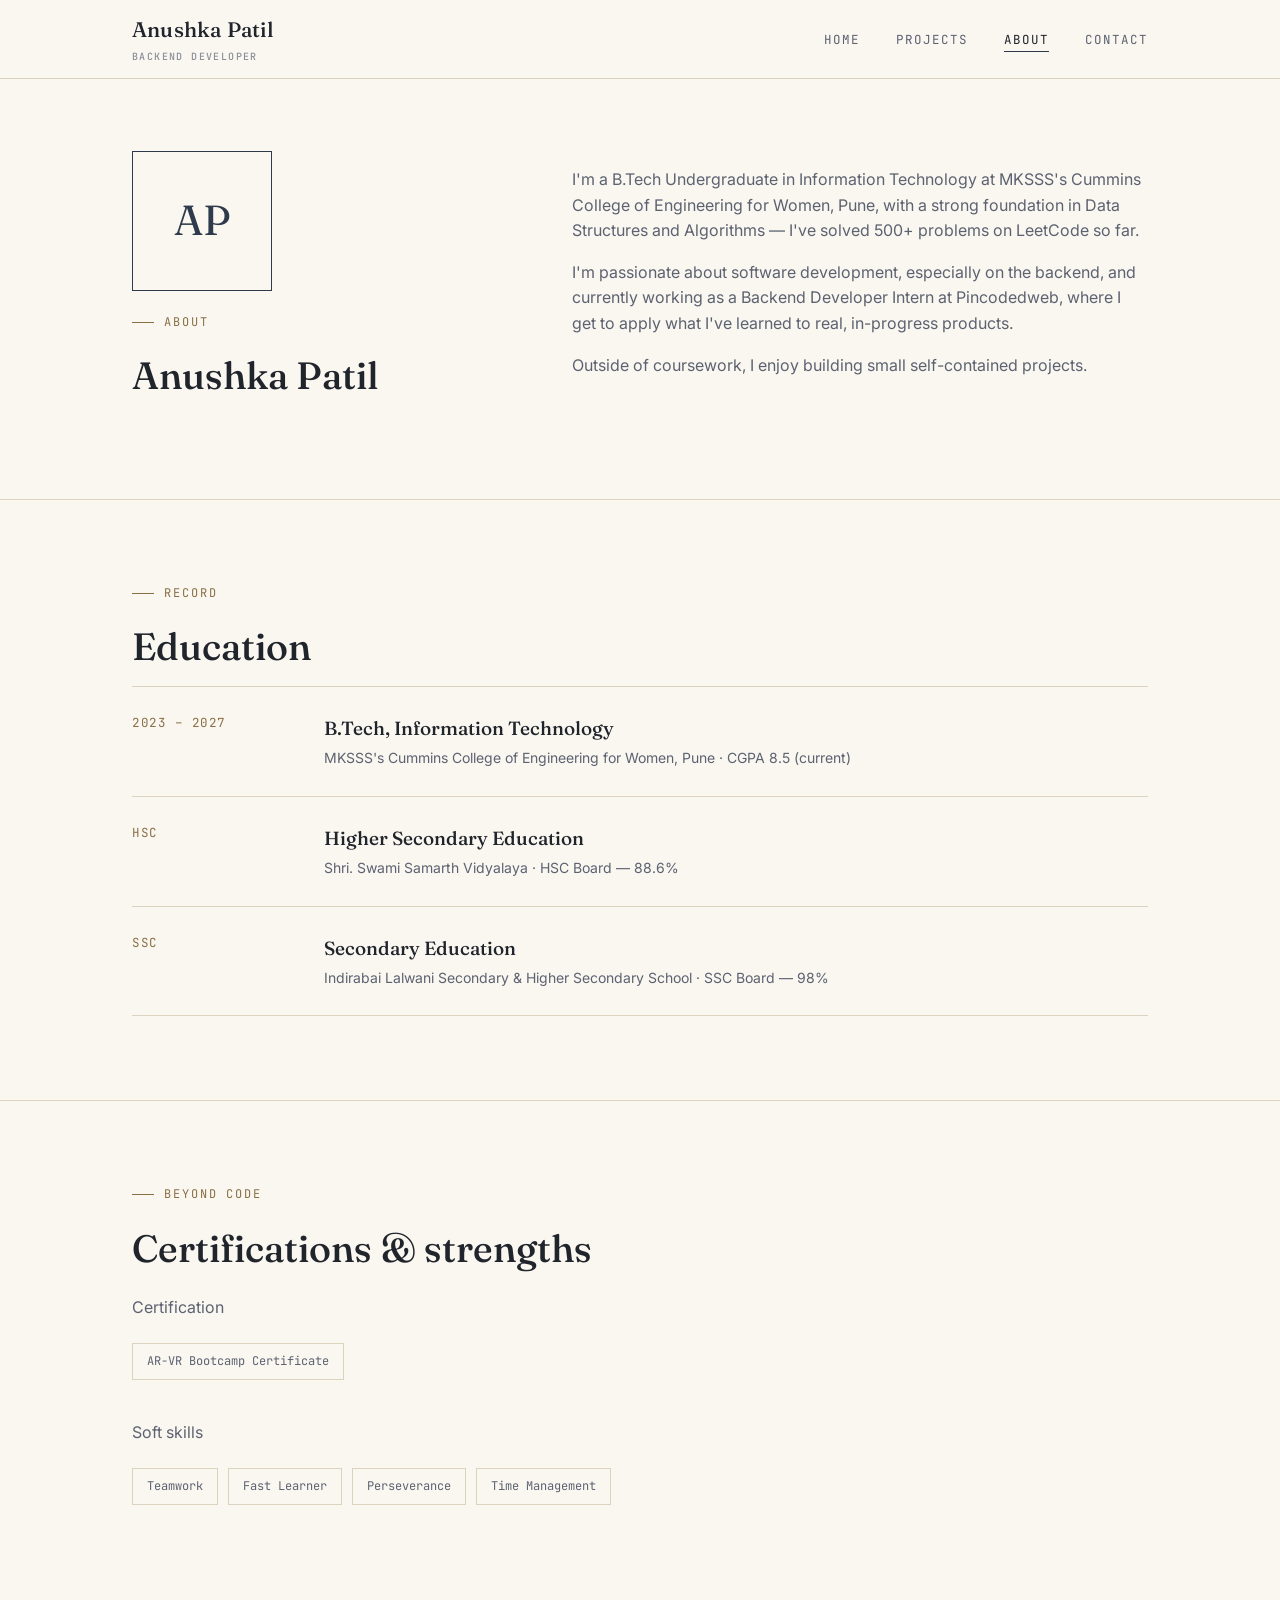
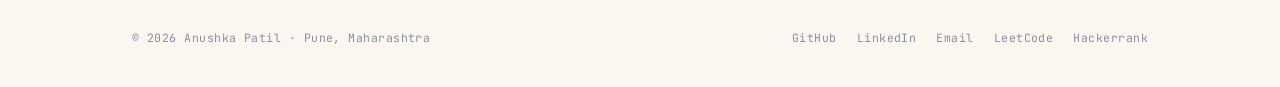
==== about.html @ 7f97223d "Initial Portfolio" ====
<!doctype html>
<html lang="en">
  <head>
    <meta charset="UTF-8" />
    <meta name="viewport" content="width=device-width, initial-scale=1.0" />
    <title>About — Anushka Patil</title>
    <link rel="preconnect" href="https://fonts.googleapis.com" />
    <link
      href="https://fonts.googleapis.com/css2?family=Fraunces:ital,wght@0,300;0,400;0,500;0,600;1,400&family=Inter:wght@400;500;600&family=JetBrains+Mono:wght@400;500;600&display=swap"
      rel="stylesheet"
    />
    <link rel="stylesheet" href="style.css" />
  </head>
  <body>
    <header class="site-header">
      <div class="wrap">
        <a href="index.html" class="wordmark"
          >Anushka Patil<small>Backend Developer</small></a
        >
        <button class="nav-toggle" aria-label="Toggle navigation">
          <span></span>
        </button>
        <ul class="nav-links">
          <li><a href="index.html">Home</a></li>
          <li><a href="projects.html">Projects</a></li>
          <li><a href="about.html" class="active">About</a></li>
          <li><a href="contact.html">Contact</a></li>
        </ul>
      </div>
    </header>

    <main>
      <section class="block reveal" style="padding-top: 72px">
        <div class="wrap bio-grid">
          <div>
            <div class="monogram">AP</div>
            <span class="eyebrow">About</span>
            <h2 style="margin-top: 14px">Anushka Patil</h2>
          </div>
          <div>
            <p>
              I'm a B.Tech Undergraduate in Information Technology at MKSSS's
              Cummins College of Engineering for Women, Pune, with a strong
              foundation in Data Structures and Algorithms — I've solved 500+
              problems on LeetCode so far.
            </p>
            <p>
              I'm passionate about software development, especially on the
              backend, and currently working as a Backend Developer Intern at
              Pincodedweb, where I get to apply what I've learned to real,
              in-progress products.
            </p>
            <p>
              Outside of coursework, I enjoy building small self-contained
              projects.
            </p>
          </div>
        </div>
      </section>

      <section class="block reveal">
        <div class="wrap">
          <span class="eyebrow">Record</span>
          <h2>Education</h2>
          <div class="timeline">
            <div class="timeline-item">
              <time>2023 – 2027</time>
              <div>
                <h3>B.Tech, Information Technology</h3>
                <p>
                  MKSSS's Cummins College of Engineering for Women, Pune · CGPA
                  8.5 (current)
                </p>
              </div>
            </div>
            <div class="timeline-item">
              <time>HSC</time>
              <div>
                <h3>Higher Secondary Education</h3>
                <p>Shri. Swami Samarth Vidyalaya · HSC Board — 88.6%</p>
              </div>
            </div>
            <div class="timeline-item">
              <time>SSC</time>
              <div>
                <h3>Secondary Education</h3>
                <p>
                  Indirabai Lalwani Secondary &amp; Higher Secondary School ·
                  SSC Board — 98%
                </p>
              </div>
            </div>
          </div>
        </div>
      </section>

      <section class="block reveal">
        <div class="wrap">
          <span class="eyebrow">Beyond Code</span>
          <h2>Certifications &amp; strengths</h2>
          <p class="intro" style="margin-bottom: 22px">Certification</p>
          <div class="chip-row" style="margin-bottom: 40px">
            <span class="chip">AR-VR Bootcamp Certificate</span>
          </div>
          <p class="intro" style="margin-bottom: 22px">Soft skills</p>
          <div class="chip-row">
            <span class="chip">Teamwork</span>
            <span class="chip">Fast Learner</span>
            <span class="chip">Perseverance</span>
            <span class="chip">Time Management</span>
          </div>
        </div>
      </section>
    </main>

    <footer class="site-footer">
      <div class="wrap">
        <span>© 2026 Anushka Patil · Pune, Maharashtra</span>
        <div class="footer-links">
          <a
            href="https://github.com/anushkaptl07"
            target="_blank"
            rel="noopener"
            >GitHub</a
          >
          <a
            href="https://www.linkedin.com/in/anushka-patil-237528301"
            target="_blank"
            rel="noopener"
            >LinkedIn</a
          >
          <a href="mailto:anushkapatil1910@gmail.com">Email</a>
          <a
            href="https://leetcode.com/u/anushkaptl7/"
            target="_blank"
            rel="noopener"
            >LeetCode</a
          >
          <a
            href="https://www.hackerrank.com/profile/anushkapatil1910"
            target="_blank"
            rel="noopener"
            >Hackerrank</a
          >
        </div>
      </div>
    </footer>

    <script src="script.js"></script>
  </body>
</html>
---- style.css ----
/* =========================================================
   Anushka Patil — Portfolio
   Design concept: "The Ledger" — a quiet, professional dossier
   built around hairline rules, right-aligned mono figures and
   statement-style entries, echoing the banking/backend systems
   she builds. Warm paper ground, deep ink, single brass accent.
   ========================================================= */

:root{
  --paper:      #FAF7F1;
  --paper-alt:  #F1EBDD;
  --paper-line: #DCD3BE;
  --ink:        #20242B;
  --ink-soft:   #5C6270;
  --ink-faint:  #8B8F97;
  --accent:     #8A6F45;   /* muted antique brass */
  --accent-deep:#2F3B4C;   /* deep slate navy */
  --white:      #FFFFFF;

  --font-display: 'Fraunces', serif;
  --font-body:    'Inter', sans-serif;
  --font-mono:    'JetBrains Mono', monospace;

  --maxw: 1080px;
}

*, *::before, *::after{ box-sizing: border-box; }

html{ scroll-behavior: smooth; }

body{
  margin: 0;
  background: var(--paper);
  color: var(--ink);
  font-family: var(--font-body);
  font-size: 16px;
  line-height: 1.6;
  -webkit-font-smoothing: antialiased;
}

a{ color: inherit; text-decoration: none; }

img{ max-width: 100%; display: block; }

.wrap{
  max-width: var(--maxw);
  margin: 0 auto;
  padding: 0 32px;
}

::selection{ background: var(--accent); color: var(--white); }

/* focus visibility */
a:focus-visible, button:focus-visible, .btn:focus-visible{
  outline: 2px solid var(--accent-deep);
  outline-offset: 3px;
}

@media (prefers-reduced-motion: reduce){
  *{ animation: none !important; transition: none !important; scroll-behavior: auto !important; }
}

/* ---------------------------------------------------------
   Eyebrow / ledger labels
   --------------------------------------------------------- */
.eyebrow{
  font-family: var(--font-mono);
  font-size: 12px;
  letter-spacing: 0.16em;
  text-transform: uppercase;
  color: var(--accent);
  display: flex;
  align-items: center;
  gap: 10px;
}
.eyebrow::before{
  content:"";
  width: 22px;
  height: 1px;
  background: var(--accent);
  display: inline-block;
}

/* ---------------------------------------------------------
   Header / Nav
   --------------------------------------------------------- */
.site-header{
  position: sticky;
  top: 0;
  z-index: 50;
  background: rgba(250, 247, 241, 0.92);
  backdrop-filter: blur(6px);
  border-bottom: 1px solid var(--paper-line);
}
.site-header .wrap{
  display: flex;
  align-items: center;
  justify-content: space-between;
  height: 78px;
}
.wordmark{
  font-family: var(--font-display);
  font-size: 21px;
  font-weight: 500;
  letter-spacing: 0.01em;
}
.wordmark small{
  display: block;
  font-family: var(--font-mono);
  font-size: 10px;
  letter-spacing: 0.14em;
  color: var(--ink-faint);
  text-transform: uppercase;
  margin-top: 2px;
}
.nav-links{
  display: flex;
  gap: 36px;
  list-style: none;
  margin: 0;
  padding: 0;
}
.nav-links a{
  font-family: var(--font-mono);
  font-size: 12.5px;
  letter-spacing: 0.08em;
  text-transform: uppercase;
  color: var(--ink-soft);
  position: relative;
  padding-bottom: 4px;
}
.nav-links a::after{
  content:"";
  position:absolute; left:0; bottom:0;
  width: 0%; height: 1px;
  background: var(--accent-deep);
  transition: width .25s ease;
}
.nav-links a:hover::after,
.nav-links a.active::after{ width: 100%; }
.nav-links a.active{ color: var(--ink); }

.nav-toggle{
  display: none;
  background: none;
  border: 1px solid var(--paper-line);
  border-radius: 4px;
  width: 40px; height: 36px;
  cursor: pointer;
  position: relative;
}
.nav-toggle span, .nav-toggle span::before, .nav-toggle span::after{
  content:""; position:absolute; left: 9px; right: 9px; height: 1px; background: var(--ink);
}
.nav-toggle span{ top: 50%; }
.nav-toggle span::before{ top: -6px; }
.nav-toggle span::after{ top: 6px; }

@media (max-width: 760px){
  .nav-toggle{ display: block; }
  .nav-links{
    position: absolute;
    top: 78px; left: 0; right: 0;
    background: var(--paper);
    border-bottom: 1px solid var(--paper-line);
    flex-direction: column;
    gap: 0;
    max-height: 0;
    overflow: hidden;
    transition: max-height .3s ease;
  }
  .nav-links.open{ max-height: 320px; }
  .nav-links li{ border-top: 1px solid var(--paper-line); }
  .nav-links a{ display: block; padding: 16px 32px; }
}

/* ---------------------------------------------------------
   Buttons
   --------------------------------------------------------- */
.btn{
  display: inline-flex;
  align-items: center;
  gap: 8px;
  font-family: var(--font-mono);
  font-size: 12.5px;
  letter-spacing: 0.06em;
  text-transform: uppercase;
  padding: 13px 22px;
  border: 1px solid var(--accent-deep);
  border-radius: 2px;
  transition: background .2s ease, color .2s ease;
}
.btn-primary{
  background: var(--accent-deep);
  color: var(--paper);
}
.btn-primary:hover{ background: var(--ink); border-color: var(--ink); }
.btn-ghost{
  background: transparent;
  color: var(--ink);
  border-color: var(--paper-line);
}
.btn-ghost:hover{ border-color: var(--accent-deep); }
.btn-row{ display:flex; gap: 14px; flex-wrap: wrap; }

/* ---------------------------------------------------------
   Hero
   --------------------------------------------------------- */
.hero{
  padding: 96px 0 64px;
  border-bottom: 1px solid var(--paper-line);
}
.hero-grid{
  display: grid;
  grid-template-columns: 1.4fr 0.9fr;
  gap: 64px;
  align-items: end;
}
.hero h1{
  font-family: var(--font-display);
  font-weight: 500;
  font-size: clamp(38px, 5.4vw, 64px);
  line-height: 1.06;
  margin: 18px 0 22px;
  letter-spacing: -0.01em;
}
.hero h1 em{
  font-style: italic;
  color: var(--accent);
  font-weight: 400;
}
.hero p.lede{
  font-size: 17px;
  color: var(--ink-soft);
  max-width: 46ch;
  margin-bottom: 32px;
}

.statement{
  border: 1px solid var(--paper-line);
  background: var(--paper-alt);
  padding: 26px 26px 10px;
}
.statement-title{
  font-family: var(--font-mono);
  font-size: 11px;
  letter-spacing: 0.14em;
  text-transform: uppercase;
  color: var(--ink-faint);
  margin-bottom: 16px;
}
.ledger-row{
  display: flex;
  justify-content: space-between;
  align-items: baseline;
  padding: 12px 0;
  border-bottom: 1px dashed var(--paper-line);
  font-family: var(--font-mono);
  font-size: 13.5px;
}
.ledger-row:last-child{ border-bottom: none; }
.ledger-row .label{ color: var(--ink-soft); }
.ledger-row .value{ color: var(--ink); font-weight: 600; }
.ledger-row a.value:hover{ color: var(--accent); }

/* ---------------------------------------------------------
   Section shell
   --------------------------------------------------------- */
section.block{ padding: 84px 0; border-bottom: 1px solid var(--paper-line); }
section.block:last-of-type{ border-bottom: none; }
.block h2{
  font-family: var(--font-display);
  font-size: clamp(28px, 3.4vw, 38px);
  font-weight: 500;
  margin: 14px 0 8px;
}
.block .intro{
  color: var(--ink-soft);
  max-width: 60ch;
  margin-bottom: 44px;
}

/* ---------------------------------------------------------
   Skills
   --------------------------------------------------------- */
.skill-cols{
  display: grid;
  grid-template-columns: repeat(3, 1fr);
  gap: 36px;
}
.skill-col h3{
  font-family: var(--font-mono);
  font-size: 12px;
  letter-spacing: 0.1em;
  text-transform: uppercase;
  color: var(--accent);
  margin: 0 0 16px;
  padding-bottom: 10px;
  border-bottom: 1px solid var(--paper-line);
}
.tag-list{ list-style: none; margin: 0; padding: 0; }
.tag-list li{
  font-size: 14.5px;
  padding: 9px 0;
  border-bottom: 1px dashed var(--paper-line);
  display: flex;
  justify-content: space-between;
}
.tag-list li:last-child{ border-bottom: none; }
.tag-list li::after{
  content: attr(data-mark);
  font-family: var(--font-mono);
  font-size: 11px;
  color: var(--ink-faint);
}

@media (max-width: 760px){
  .skill-cols{ grid-template-columns: 1fr; gap: 28px; }
  .hero-grid{ grid-template-columns: 1fr; gap: 40px; }
}

/* ---------------------------------------------------------
   Internship card
   --------------------------------------------------------- */
.internship-card{
  border: 1px solid var(--paper-line);
  background: var(--white);
  padding: 36px;
  display: grid;
  grid-template-columns: 220px 1fr;
  gap: 32px;
}
.internship-meta .role{
  font-family: var(--font-display);
  font-size: 22px;
  margin: 0 0 6px;
}
.internship-meta .org{ color: var(--accent); font-weight: 600; margin-bottom: 4px; }
.internship-meta .dur{
  font-family: var(--font-mono);
  font-size: 12px;
  color: var(--ink-faint);
  text-transform: uppercase;
  letter-spacing: 0.06em;
}
.status-pill{
  display: inline-block;
  margin-top: 14px;
  font-family: var(--font-mono);
  font-size: 10.5px;
  letter-spacing: 0.08em;
  text-transform: uppercase;
  padding: 5px 10px;
  border: 1px solid var(--accent);
  color: var(--accent);
}
.internship-body ul{ margin: 0; padding-left: 18px; color: var(--ink-soft); }
.internship-body li{ margin-bottom: 8px; }
.stack-row{ margin-top: 18px; display:flex; flex-wrap:wrap; gap:8px; }
.stack-chip{
  font-family: var(--font-mono);
  font-size: 11.5px;
  padding: 5px 10px;
  border: 1px solid var(--paper-line);
  color: var(--ink-soft);
}

@media (max-width: 700px){
  .internship-card{ grid-template-columns: 1fr; }
}

/* ---------------------------------------------------------
   Project cards (index preview + full grid)
   --------------------------------------------------------- */
.project-grid{
  display: grid;
  grid-template-columns: repeat(auto-fit, minmax(300px, 1fr));
  gap: 28px;
}
.project-card{
  border: 1px solid var(--paper-line);
  background: var(--white);
  padding: 30px;
  display: flex;
  flex-direction: column;
  transition: border-color .2s ease, transform .2s ease;
}
.project-card:hover{ border-color: var(--accent-deep); transform: translateY(-2px); }
.project-num{
  font-family: var(--font-mono);
  font-size: 11px;
  color: var(--ink-faint);
  letter-spacing: 0.1em;
}
.project-card h3{
  font-family: var(--font-display);
  font-size: 22px;
  font-weight: 500;
  margin: 10px 0 12px;
}
.project-card p{
  color: var(--ink-soft);
  font-size: 14.5px;
  flex-grow: 1;
  margin-bottom: 18px;
}
.project-stack{
  display: flex;
  flex-wrap: wrap;
  gap: 7px;
  margin-bottom: 20px;
}
.project-card .btn{ align-self: flex-start; padding: 10px 18px; font-size: 11.5px; }

.build-note{
  margin-top: 40px;
  padding: 18px 22px;
  border-left: 2px solid var(--accent);
  background: var(--paper-alt);
  font-family: var(--font-mono);
  font-size: 12.5px;
  color: var(--ink-soft);
  line-height: 1.7;
}

/* ---------------------------------------------------------
   Timeline (About page — education)
   --------------------------------------------------------- */
.timeline{ border-top: 1px solid var(--paper-line); }
.timeline-item{
  display: grid;
  grid-template-columns: 160px 1fr;
  gap: 32px;
  padding: 26px 0;
  border-bottom: 1px solid var(--paper-line);
}
.timeline-item time{
  font-family: var(--font-mono);
  font-size: 12.5px;
  color: var(--accent);
  letter-spacing: 0.04em;
}
.timeline-item h3{ font-family: var(--font-display); font-size: 19px; margin: 0 0 4px; font-weight: 500;}
.timeline-item p{ color: var(--ink-soft); font-size: 14px; margin: 0; }

@media (max-width: 700px){
  .timeline-item{ grid-template-columns: 1fr; gap: 6px; }
}

/* Bio */
.bio-grid{
  display: grid;
  grid-template-columns: 0.8fr 1.2fr;
  gap: 56px;
  align-items: start;
}
.monogram{
  width: 140px; height: 140px;
  border: 1px solid var(--accent-deep);
  display: flex; align-items:center; justify-content:center;
  font-family: var(--font-display);
  font-size: 42px;
  color: var(--accent-deep);
  margin-bottom: 22px;
}
.bio-grid p{ color: var(--ink-soft); margin-bottom: 16px; }
.bio-grid .lang-row{ display:flex; gap: 10px; margin-top: 20px; flex-wrap: wrap; }

@media (max-width: 760px){
  .bio-grid{ grid-template-columns: 1fr; }
}

/* Certifications / soft skills */
.chip-row{ display:flex; flex-wrap:wrap; gap: 10px; }
.chip{
  font-family: var(--font-mono);
  font-size: 12px;
  padding: 8px 14px;
  border: 1px solid var(--paper-line);
  color: var(--ink-soft);
}

/* ---------------------------------------------------------
   Contact page
   --------------------------------------------------------- */
.contact-grid{
  display: grid;
  grid-template-columns: 1fr 1fr;
  gap: 48px;
}
.contact-list{ list-style:none; margin:0; padding:0; }
.contact-list li{
  padding: 22px 0;
  border-bottom: 1px solid var(--paper-line);
}
.contact-list .label{
  font-family: var(--font-mono);
  font-size: 11px;
  text-transform: uppercase;
  letter-spacing: 0.1em;
  color: var(--ink-faint);
  display:block;
  margin-bottom: 6px;
}
.contact-list .val{ font-size: 18px; font-family: var(--font-display); }
.contact-list a.val:hover{ color: var(--accent); }

@media (max-width: 760px){
  .contact-grid{ grid-template-columns: 1fr; }
}

/* ---------------------------------------------------------
   Footer
   --------------------------------------------------------- */
.site-footer{
  padding: 40px 0;
}
.site-footer .wrap{
  display: flex;
  justify-content: space-between;
  align-items: center;
  flex-wrap: wrap;
  gap: 12px;
  font-family: var(--font-mono);
  font-size: 11.5px;
  color: var(--ink-faint);
  letter-spacing: 0.04em;
}
.site-footer a{ color: var(--ink-faint); }
.site-footer a:hover{ color: var(--accent); }
.footer-links{ display:flex; gap: 20px; }

/* Reveal on scroll */
.reveal{ opacity: 0; transform: translateY(14px); transition: opacity .6s ease, transform .6s ease; }
.reveal.in{ opacity: 1; transform: translateY(0); }
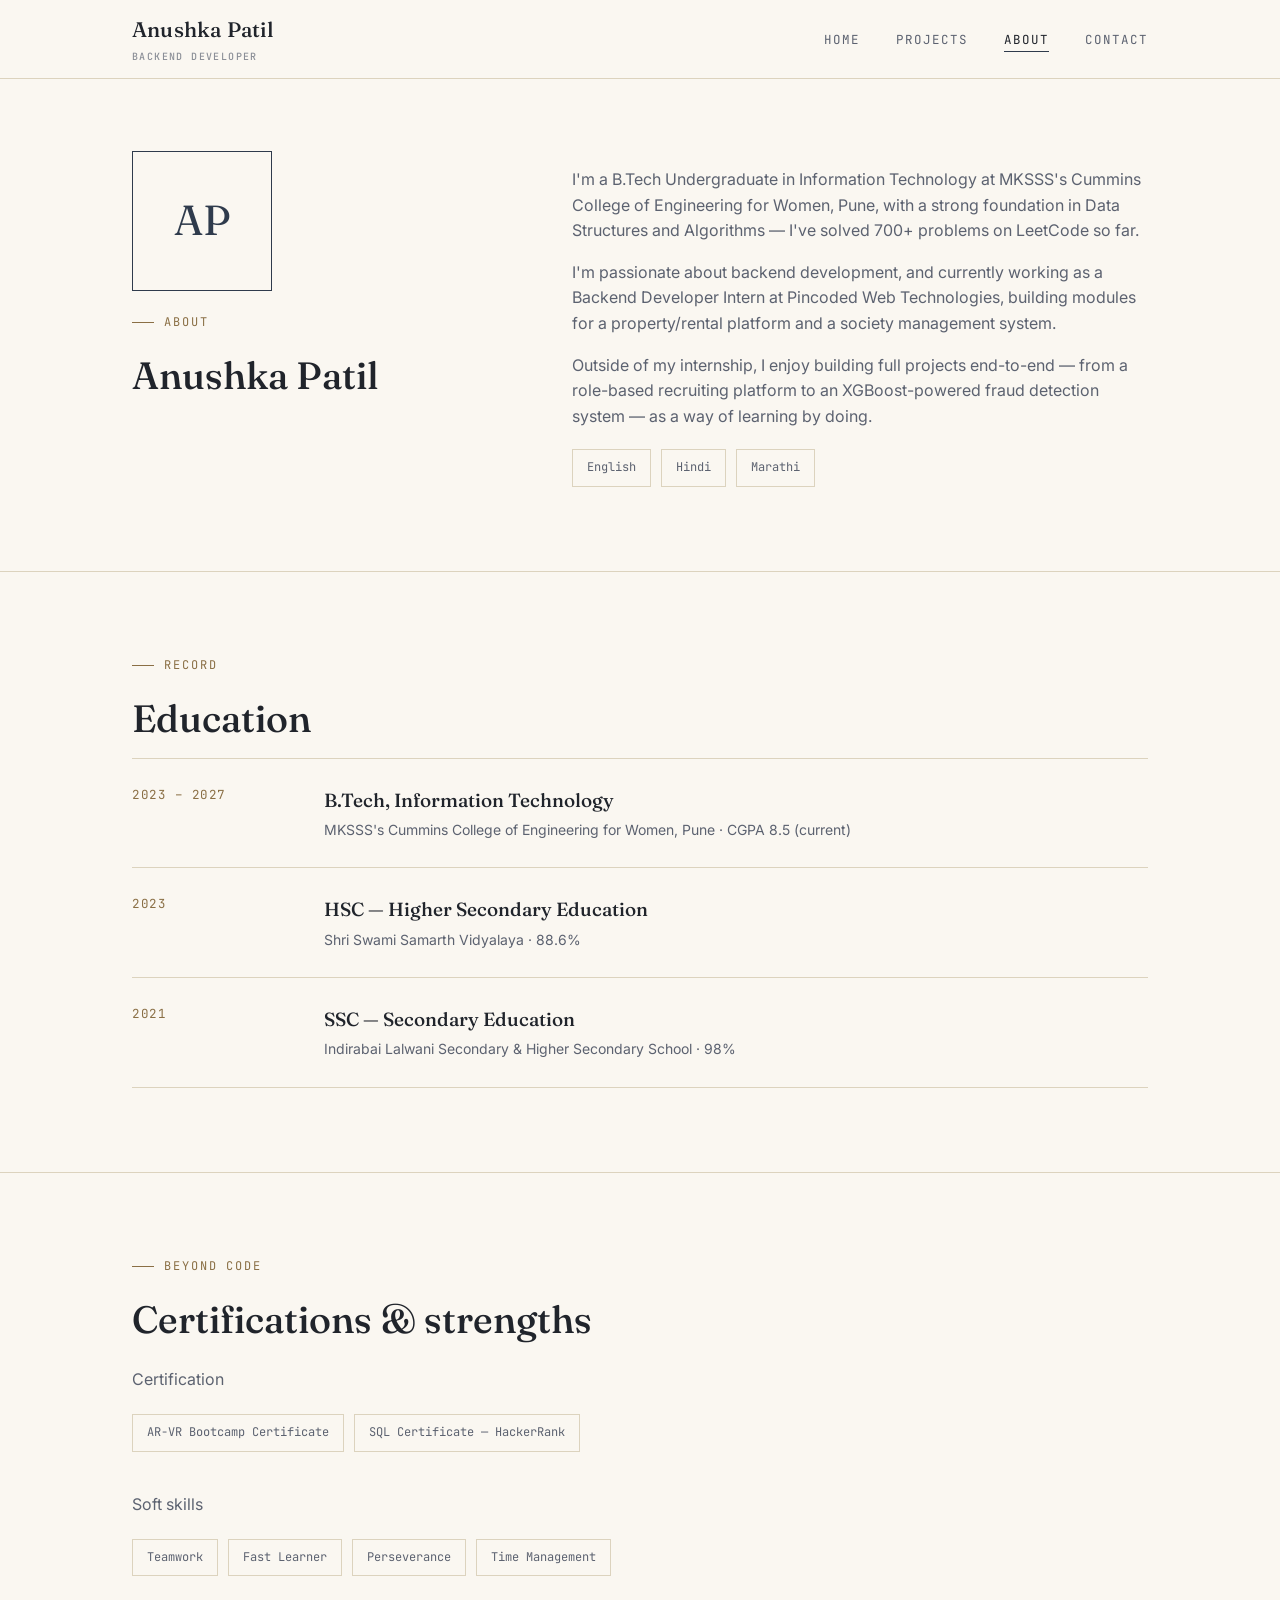
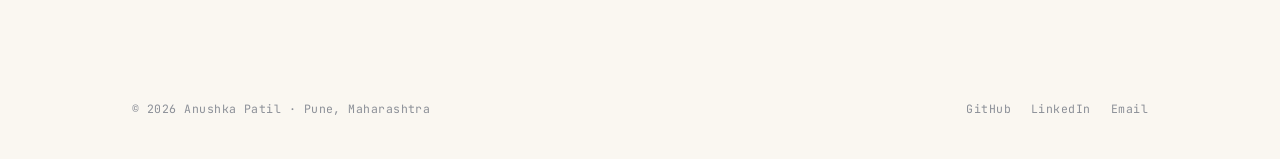
==== commit 1d1305e1: "Updated" ====
--- a/about.html
+++ b/about.html
@@ -41,19 +41,26 @@
             <p>
               I'm a B.Tech Undergraduate in Information Technology at MKSSS's
               Cummins College of Engineering for Women, Pune, with a strong
-              foundation in Data Structures and Algorithms — I've solved 500+
+              foundation in Data Structures and Algorithms — I've solved 700+
               problems on LeetCode so far.
             </p>
             <p>
-              I'm passionate about software development, especially on the
-              backend, and currently working as a Backend Developer Intern at
-              Pincodedweb, where I get to apply what I've learned to real,
-              in-progress products.
+              I'm passionate about backend development, and currently working as
+              a Backend Developer Intern at Pincoded Web Technologies, building
+              modules for a property/rental platform and a society management
+              system.
             </p>
             <p>
-              Outside of coursework, I enjoy building small self-contained
-              projects.
+              Outside of my internship, I enjoy building full projects
+              end-to-end — from a role-based recruiting platform to an
+              XGBoost-powered fraud detection system — as a way of learning by
+              doing.
             </p>
+            <div class="lang-row">
+              <span class="chip">English</span>
+              <span class="chip">Hindi</span>
+              <span class="chip">Marathi</span>
+            </div>
           </div>
         </div>
       </section>
@@ -74,19 +81,19 @@
               </div>
             </div>
             <div class="timeline-item">
-              <time>HSC</time>
+              <time>2023</time>
               <div>
-                <h3>Higher Secondary Education</h3>
-                <p>Shri. Swami Samarth Vidyalaya · HSC Board — 88.6%</p>
+                <h3>HSC — Higher Secondary Education</h3>
+                <p>Shri Swami Samarth Vidyalaya · 88.6%</p>
               </div>
             </div>
             <div class="timeline-item">
-              <time>SSC</time>
+              <time>2021</time>
               <div>
-                <h3>Secondary Education</h3>
+                <h3>SSC — Secondary Education</h3>
                 <p>
                   Indirabai Lalwani Secondary &amp; Higher Secondary School ·
-                  SSC Board — 98%
+                  98%
                 </p>
               </div>
             </div>
@@ -101,6 +108,7 @@
           <p class="intro" style="margin-bottom: 22px">Certification</p>
           <div class="chip-row" style="margin-bottom: 40px">
             <span class="chip">AR-VR Bootcamp Certificate</span>
+            <span class="chip">SQL Certificate — HackerRank</span>
           </div>
           <p class="intro" style="margin-bottom: 22px">Soft skills</p>
           <div class="chip-row">
@@ -130,18 +138,6 @@
             >LinkedIn</a
           >
           <a href="mailto:anushkapatil1910@gmail.com">Email</a>
-          <a
-            href="https://leetcode.com/u/anushkaptl7/"
-            target="_blank"
-            rel="noopener"
-            >LeetCode</a
-          >
-          <a
-            href="https://www.hackerrank.com/profile/anushkapatil1910"
-            target="_blank"
-            rel="noopener"
-            >Hackerrank</a
-          >
         </div>
       </div>
     </footer>
--- a/style.css
+++ b/style.css
@@ -6,29 +6,35 @@
    she builds. Warm paper ground, deep ink, single brass accent.
    ========================================================= */
 
-:root{
-  --paper:      #FAF7F1;
-  --paper-alt:  #F1EBDD;
-  --paper-line: #DCD3BE;
-  --ink:        #20242B;
-  --ink-soft:   #5C6270;
-  --ink-faint:  #8B8F97;
-  --accent:     #8A6F45;   /* muted antique brass */
-  --accent-deep:#2F3B4C;   /* deep slate navy */
-  --white:      #FFFFFF;
-
-  --font-display: 'Fraunces', serif;
-  --font-body:    'Inter', sans-serif;
-  --font-mono:    'JetBrains Mono', monospace;
+:root {
+  --paper: #faf7f1;
+  --paper-alt: #f1ebdd;
+  --paper-line: #dcd3be;
+  --ink: #20242b;
+  --ink-soft: #5c6270;
+  --ink-faint: #8b8f97;
+  --accent: #8a6f45; /* muted antique brass */
+  --accent-deep: #2f3b4c; /* deep slate navy */
+  --white: #ffffff;
+
+  --font-display: "Fraunces", serif;
+  --font-body: "Inter", sans-serif;
+  --font-mono: "JetBrains Mono", monospace;
 
   --maxw: 1080px;
 }
 
-*, *::before, *::after{ box-sizing: border-box; }
-
-html{ scroll-behavior: smooth; }
-
-body{
+*,
+*::before,
+*::after {
+  box-sizing: border-box;
+}
+
+html {
+  scroll-behavior: smooth;
+}
+
+body {
   margin: 0;
   background: var(--paper);
   color: var(--ink);
@@ -38,32 +44,47 @@
   -webkit-font-smoothing: antialiased;
 }
 
-a{ color: inherit; text-decoration: none; }
-
-img{ max-width: 100%; display: block; }
-
-.wrap{
+a {
+  color: inherit;
+  text-decoration: none;
+}
+
+img {
+  max-width: 100%;
+  display: block;
+}
+
+.wrap {
   max-width: var(--maxw);
   margin: 0 auto;
   padding: 0 32px;
 }
 
-::selection{ background: var(--accent); color: var(--white); }
+::selection {
+  background: var(--accent);
+  color: var(--white);
+}
 
 /* focus visibility */
-a:focus-visible, button:focus-visible, .btn:focus-visible{
+a:focus-visible,
+button:focus-visible,
+.btn:focus-visible {
   outline: 2px solid var(--accent-deep);
   outline-offset: 3px;
 }
 
-@media (prefers-reduced-motion: reduce){
-  *{ animation: none !important; transition: none !important; scroll-behavior: auto !important; }
+@media (prefers-reduced-motion: reduce) {
+  * {
+    animation: none !important;
+    transition: none !important;
+    scroll-behavior: auto !important;
+  }
 }
 
 /* ---------------------------------------------------------
    Eyebrow / ledger labels
    --------------------------------------------------------- */
-.eyebrow{
+.eyebrow {
   font-family: var(--font-mono);
   font-size: 12px;
   letter-spacing: 0.16em;
@@ -73,8 +94,8 @@
   align-items: center;
   gap: 10px;
 }
-.eyebrow::before{
-  content:"";
+.eyebrow::before {
+  content: "";
   width: 22px;
   height: 1px;
   background: var(--accent);
@@ -84,7 +105,7 @@
 /* ---------------------------------------------------------
    Header / Nav
    --------------------------------------------------------- */
-.site-header{
+.site-header {
   position: sticky;
   top: 0;
   z-index: 50;
@@ -92,19 +113,19 @@
   backdrop-filter: blur(6px);
   border-bottom: 1px solid var(--paper-line);
 }
-.site-header .wrap{
+.site-header .wrap {
   display: flex;
   align-items: center;
   justify-content: space-between;
   height: 78px;
 }
-.wordmark{
+.wordmark {
   font-family: var(--font-display);
   font-size: 21px;
   font-weight: 500;
   letter-spacing: 0.01em;
 }
-.wordmark small{
+.wordmark small {
   display: block;
   font-family: var(--font-mono);
   font-size: 10px;
@@ -113,14 +134,14 @@
   text-transform: uppercase;
   margin-top: 2px;
 }
-.nav-links{
+.nav-links {
   display: flex;
   gap: 36px;
   list-style: none;
   margin: 0;
   padding: 0;
 }
-.nav-links a{
+.nav-links a {
   font-family: var(--font-mono);
   font-size: 12.5px;
   letter-spacing: 0.08em;
@@ -129,55 +150,87 @@
   position: relative;
   padding-bottom: 4px;
 }
-.nav-links a::after{
-  content:"";
-  position:absolute; left:0; bottom:0;
-  width: 0%; height: 1px;
+.nav-links a::after {
+  content: "";
+  position: absolute;
+  left: 0;
+  bottom: 0;
+  width: 0%;
+  height: 1px;
   background: var(--accent-deep);
-  transition: width .25s ease;
+  transition: width 0.25s ease;
 }
 .nav-links a:hover::after,
-.nav-links a.active::after{ width: 100%; }
-.nav-links a.active{ color: var(--ink); }
-
-.nav-toggle{
+.nav-links a.active::after {
+  width: 100%;
+}
+.nav-links a.active {
+  color: var(--ink);
+}
+
+.nav-toggle {
   display: none;
   background: none;
   border: 1px solid var(--paper-line);
   border-radius: 4px;
-  width: 40px; height: 36px;
+  width: 40px;
+  height: 36px;
   cursor: pointer;
   position: relative;
 }
-.nav-toggle span, .nav-toggle span::before, .nav-toggle span::after{
-  content:""; position:absolute; left: 9px; right: 9px; height: 1px; background: var(--ink);
-}
-.nav-toggle span{ top: 50%; }
-.nav-toggle span::before{ top: -6px; }
-.nav-toggle span::after{ top: 6px; }
-
-@media (max-width: 760px){
-  .nav-toggle{ display: block; }
-  .nav-links{
+.nav-toggle span,
+.nav-toggle span::before,
+.nav-toggle span::after {
+  content: "";
+  position: absolute;
+  left: 9px;
+  right: 9px;
+  height: 1px;
+  background: var(--ink);
+}
+.nav-toggle span {
+  top: 50%;
+}
+.nav-toggle span::before {
+  top: -6px;
+}
+.nav-toggle span::after {
+  top: 6px;
+}
+
+@media (max-width: 760px) {
+  .nav-toggle {
+    display: block;
+  }
+  .nav-links {
     position: absolute;
-    top: 78px; left: 0; right: 0;
+    top: 78px;
+    left: 0;
+    right: 0;
     background: var(--paper);
     border-bottom: 1px solid var(--paper-line);
     flex-direction: column;
     gap: 0;
     max-height: 0;
     overflow: hidden;
-    transition: max-height .3s ease;
-  }
-  .nav-links.open{ max-height: 320px; }
-  .nav-links li{ border-top: 1px solid var(--paper-line); }
-  .nav-links a{ display: block; padding: 16px 32px; }
+    transition: max-height 0.3s ease;
+  }
+  .nav-links.open {
+    max-height: 320px;
+  }
+  .nav-links li {
+    border-top: 1px solid var(--paper-line);
+  }
+  .nav-links a {
+    display: block;
+    padding: 16px 32px;
+  }
 }
 
 /* ---------------------------------------------------------
    Buttons
    --------------------------------------------------------- */
-.btn{
+.btn {
   display: inline-flex;
   align-items: center;
   gap: 8px;
@@ -188,35 +241,46 @@
   padding: 13px 22px;
   border: 1px solid var(--accent-deep);
   border-radius: 2px;
-  transition: background .2s ease, color .2s ease;
-}
-.btn-primary{
+  transition:
+    background 0.2s ease,
+    color 0.2s ease;
+}
+.btn-primary {
   background: var(--accent-deep);
   color: var(--paper);
 }
-.btn-primary:hover{ background: var(--ink); border-color: var(--ink); }
-.btn-ghost{
+.btn-primary:hover {
+  background: var(--ink);
+  border-color: var(--ink);
+}
+.btn-ghost {
   background: transparent;
   color: var(--ink);
   border-color: var(--paper-line);
 }
-.btn-ghost:hover{ border-color: var(--accent-deep); }
-.btn-row{ display:flex; gap: 14px; flex-wrap: wrap; }
+.btn-ghost:hover {
+  border-color: var(--accent-deep);
+}
+.btn-row {
+  display: flex;
+  gap: 14px;
+  flex-wrap: wrap;
+}
 
 /* ---------------------------------------------------------
    Hero
    --------------------------------------------------------- */
-.hero{
+.hero {
   padding: 96px 0 64px;
   border-bottom: 1px solid var(--paper-line);
 }
-.hero-grid{
+.hero-grid {
   display: grid;
   grid-template-columns: 1.4fr 0.9fr;
   gap: 64px;
   align-items: end;
 }
-.hero h1{
+.hero h1 {
   font-family: var(--font-display);
   font-weight: 500;
   font-size: clamp(38px, 5.4vw, 64px);
@@ -224,24 +288,24 @@
   margin: 18px 0 22px;
   letter-spacing: -0.01em;
 }
-.hero h1 em{
+.hero h1 em {
   font-style: italic;
   color: var(--accent);
   font-weight: 400;
 }
-.hero p.lede{
+.hero p.lede {
   font-size: 17px;
   color: var(--ink-soft);
   max-width: 46ch;
   margin-bottom: 32px;
 }
 
-.statement{
+.statement {
   border: 1px solid var(--paper-line);
   background: var(--paper-alt);
   padding: 26px 26px 10px;
 }
-.statement-title{
+.statement-title {
   font-family: var(--font-mono);
   font-size: 11px;
   letter-spacing: 0.14em;
@@ -249,7 +313,7 @@
   color: var(--ink-faint);
   margin-bottom: 16px;
 }
-.ledger-row{
+.ledger-row {
   display: flex;
   justify-content: space-between;
   align-items: baseline;
@@ -258,23 +322,37 @@
   font-family: var(--font-mono);
   font-size: 13.5px;
 }
-.ledger-row:last-child{ border-bottom: none; }
-.ledger-row .label{ color: var(--ink-soft); }
-.ledger-row .value{ color: var(--ink); font-weight: 600; }
-.ledger-row a.value:hover{ color: var(--accent); }
+.ledger-row:last-child {
+  border-bottom: none;
+}
+.ledger-row .label {
+  color: var(--ink-soft);
+}
+.ledger-row .value {
+  color: var(--ink);
+  font-weight: 600;
+}
+.ledger-row a.value:hover {
+  color: var(--accent);
+}
 
 /* ---------------------------------------------------------
    Section shell
    --------------------------------------------------------- */
-section.block{ padding: 84px 0; border-bottom: 1px solid var(--paper-line); }
-section.block:last-of-type{ border-bottom: none; }
-.block h2{
+section.block {
+  padding: 84px 0;
+  border-bottom: 1px solid var(--paper-line);
+}
+section.block:last-of-type {
+  border-bottom: none;
+}
+.block h2 {
   font-family: var(--font-display);
   font-size: clamp(28px, 3.4vw, 38px);
   font-weight: 500;
   margin: 14px 0 8px;
 }
-.block .intro{
+.block .intro {
   color: var(--ink-soft);
   max-width: 60ch;
   margin-bottom: 44px;
@@ -283,12 +361,12 @@
 /* ---------------------------------------------------------
    Skills
    --------------------------------------------------------- */
-.skill-cols{
+.skill-cols {
   display: grid;
   grid-template-columns: repeat(3, 1fr);
   gap: 36px;
 }
-.skill-col h3{
+.skill-col h3 {
   font-family: var(--font-mono);
   font-size: 12px;
   letter-spacing: 0.1em;
@@ -298,31 +376,43 @@
   padding-bottom: 10px;
   border-bottom: 1px solid var(--paper-line);
 }
-.tag-list{ list-style: none; margin: 0; padding: 0; }
-.tag-list li{
+.tag-list {
+  list-style: none;
+  margin: 0;
+  padding: 0;
+}
+.tag-list li {
   font-size: 14.5px;
   padding: 9px 0;
   border-bottom: 1px dashed var(--paper-line);
   display: flex;
   justify-content: space-between;
 }
-.tag-list li:last-child{ border-bottom: none; }
-.tag-list li::after{
+.tag-list li:last-child {
+  border-bottom: none;
+}
+.tag-list li::after {
   content: attr(data-mark);
   font-family: var(--font-mono);
   font-size: 11px;
   color: var(--ink-faint);
 }
 
-@media (max-width: 760px){
-  .skill-cols{ grid-template-columns: 1fr; gap: 28px; }
-  .hero-grid{ grid-template-columns: 1fr; gap: 40px; }
+@media (max-width: 760px) {
+  .skill-cols {
+    grid-template-columns: 1fr;
+    gap: 28px;
+  }
+  .hero-grid {
+    grid-template-columns: 1fr;
+    gap: 40px;
+  }
 }
 
 /* ---------------------------------------------------------
    Internship card
    --------------------------------------------------------- */
-.internship-card{
+.internship-card {
   border: 1px solid var(--paper-line);
   background: var(--white);
   padding: 36px;
@@ -330,20 +420,24 @@
   grid-template-columns: 220px 1fr;
   gap: 32px;
 }
-.internship-meta .role{
+.internship-meta .role {
   font-family: var(--font-display);
   font-size: 22px;
   margin: 0 0 6px;
 }
-.internship-meta .org{ color: var(--accent); font-weight: 600; margin-bottom: 4px; }
-.internship-meta .dur{
+.internship-meta .org {
+  color: var(--accent);
+  font-weight: 600;
+  margin-bottom: 4px;
+}
+.internship-meta .dur {
   font-family: var(--font-mono);
   font-size: 12px;
   color: var(--ink-faint);
   text-transform: uppercase;
   letter-spacing: 0.06em;
 }
-.status-pill{
+.status-pill {
   display: inline-block;
   margin-top: 14px;
   font-family: var(--font-mono);
@@ -354,10 +448,21 @@
   border: 1px solid var(--accent);
   color: var(--accent);
 }
-.internship-body ul{ margin: 0; padding-left: 18px; color: var(--ink-soft); }
-.internship-body li{ margin-bottom: 8px; }
-.stack-row{ margin-top: 18px; display:flex; flex-wrap:wrap; gap:8px; }
-.stack-chip{
+.internship-body ul {
+  margin: 0;
+  padding-left: 18px;
+  color: var(--ink-soft);
+}
+.internship-body li {
+  margin-bottom: 8px;
+}
+.stack-row {
+  margin-top: 18px;
+  display: flex;
+  flex-wrap: wrap;
+  gap: 8px;
+}
+.stack-chip {
   font-family: var(--font-mono);
   font-size: 11.5px;
   padding: 5px 10px;
@@ -365,54 +470,65 @@
   color: var(--ink-soft);
 }
 
-@media (max-width: 700px){
-  .internship-card{ grid-template-columns: 1fr; }
+@media (max-width: 700px) {
+  .internship-card {
+    grid-template-columns: 1fr;
+  }
 }
 
 /* ---------------------------------------------------------
    Project cards (index preview + full grid)
    --------------------------------------------------------- */
-.project-grid{
+.project-grid {
   display: grid;
   grid-template-columns: repeat(auto-fit, minmax(300px, 1fr));
   gap: 28px;
 }
-.project-card{
+.project-card {
   border: 1px solid var(--paper-line);
   background: var(--white);
   padding: 30px;
   display: flex;
   flex-direction: column;
-  transition: border-color .2s ease, transform .2s ease;
-}
-.project-card:hover{ border-color: var(--accent-deep); transform: translateY(-2px); }
-.project-num{
+  transition:
+    border-color 0.2s ease,
+    transform 0.2s ease;
+}
+.project-card:hover {
+  border-color: var(--accent-deep);
+  transform: translateY(-2px);
+}
+.project-num {
   font-family: var(--font-mono);
   font-size: 11px;
   color: var(--ink-faint);
   letter-spacing: 0.1em;
 }
-.project-card h3{
+.project-card h3 {
   font-family: var(--font-display);
   font-size: 22px;
   font-weight: 500;
   margin: 10px 0 12px;
 }
-.project-card p{
+.project-card p {
   color: var(--ink-soft);
   font-size: 14.5px;
   flex-grow: 1;
   margin-bottom: 18px;
 }
-.project-stack{
+.project-stack {
   display: flex;
   flex-wrap: wrap;
   gap: 7px;
   margin-bottom: 20px;
 }
-.project-card .btn{ align-self: flex-start; padding: 10px 18px; font-size: 11.5px; }
-
-.build-note{
+.project-card .btn {
+  align-self: flex-start;
+  padding: 10px 18px;
+  font-size: 11.5px;
+}
+
+.build-note {
   margin-top: 40px;
   padding: 18px 22px;
   border-left: 2px solid var(--accent);
@@ -426,53 +542,84 @@
 /* ---------------------------------------------------------
    Timeline (About page — education)
    --------------------------------------------------------- */
-.timeline{ border-top: 1px solid var(--paper-line); }
-.timeline-item{
+.timeline {
+  border-top: 1px solid var(--paper-line);
+}
+.timeline-item {
   display: grid;
   grid-template-columns: 160px 1fr;
   gap: 32px;
   padding: 26px 0;
   border-bottom: 1px solid var(--paper-line);
 }
-.timeline-item time{
+.timeline-item time {
   font-family: var(--font-mono);
   font-size: 12.5px;
   color: var(--accent);
   letter-spacing: 0.04em;
 }
-.timeline-item h3{ font-family: var(--font-display); font-size: 19px; margin: 0 0 4px; font-weight: 500;}
-.timeline-item p{ color: var(--ink-soft); font-size: 14px; margin: 0; }
-
-@media (max-width: 700px){
-  .timeline-item{ grid-template-columns: 1fr; gap: 6px; }
+.timeline-item h3 {
+  font-family: var(--font-display);
+  font-size: 19px;
+  margin: 0 0 4px;
+  font-weight: 500;
+}
+.timeline-item p {
+  color: var(--ink-soft);
+  font-size: 14px;
+  margin: 0;
+}
+
+@media (max-width: 700px) {
+  .timeline-item {
+    grid-template-columns: 1fr;
+    gap: 6px;
+  }
 }
 
 /* Bio */
-.bio-grid{
+.bio-grid {
   display: grid;
   grid-template-columns: 0.8fr 1.2fr;
   gap: 56px;
   align-items: start;
 }
-.monogram{
-  width: 140px; height: 140px;
+.monogram {
+  width: 140px;
+  height: 140px;
   border: 1px solid var(--accent-deep);
-  display: flex; align-items:center; justify-content:center;
+  display: flex;
+  align-items: center;
+  justify-content: center;
   font-family: var(--font-display);
   font-size: 42px;
   color: var(--accent-deep);
   margin-bottom: 22px;
 }
-.bio-grid p{ color: var(--ink-soft); margin-bottom: 16px; }
-.bio-grid .lang-row{ display:flex; gap: 10px; margin-top: 20px; flex-wrap: wrap; }
-
-@media (max-width: 760px){
-  .bio-grid{ grid-template-columns: 1fr; }
+.bio-grid p {
+  color: var(--ink-soft);
+  margin-bottom: 16px;
+}
+.bio-grid .lang-row {
+  display: flex;
+  gap: 10px;
+  margin-top: 20px;
+  flex-wrap: wrap;
+}
+
+@media (max-width: 760px) {
+  .bio-grid {
+    grid-template-columns: 1fr;
+  }
 }
 
 /* Certifications / soft skills */
-.chip-row{ display:flex; flex-wrap:wrap; gap: 10px; }
-.chip{
+.chip-row {
+  display: flex;
+  flex-wrap: wrap;
+  gap: 10px;
+}
+.chip {
   font-family: var(--font-mono);
   font-size: 12px;
   padding: 8px 14px;
@@ -483,39 +630,50 @@
 /* ---------------------------------------------------------
    Contact page
    --------------------------------------------------------- */
-.contact-grid{
+.contact-grid {
   display: grid;
   grid-template-columns: 1fr 1fr;
   gap: 48px;
 }
-.contact-list{ list-style:none; margin:0; padding:0; }
-.contact-list li{
+.contact-list {
+  list-style: none;
+  margin: 0;
+  padding: 0;
+}
+.contact-list li {
   padding: 22px 0;
   border-bottom: 1px solid var(--paper-line);
 }
-.contact-list .label{
+.contact-list .label {
   font-family: var(--font-mono);
   font-size: 11px;
   text-transform: uppercase;
   letter-spacing: 0.1em;
   color: var(--ink-faint);
-  display:block;
+  display: block;
   margin-bottom: 6px;
 }
-.contact-list .val{ font-size: 18px; font-family: var(--font-display); }
-.contact-list a.val:hover{ color: var(--accent); }
-
-@media (max-width: 760px){
-  .contact-grid{ grid-template-columns: 1fr; }
+.contact-list .val {
+  font-size: 18px;
+  font-family: var(--font-display);
+}
+.contact-list a.val:hover {
+  color: var(--accent);
+}
+
+@media (max-width: 760px) {
+  .contact-grid {
+    grid-template-columns: 1fr;
+  }
 }
 
 /* ---------------------------------------------------------
    Footer
    --------------------------------------------------------- */
-.site-footer{
+.site-footer {
   padding: 40px 0;
 }
-.site-footer .wrap{
+.site-footer .wrap {
   display: flex;
   justify-content: space-between;
   align-items: center;
@@ -526,10 +684,26 @@
   color: var(--ink-faint);
   letter-spacing: 0.04em;
 }
-.site-footer a{ color: var(--ink-faint); }
-.site-footer a:hover{ color: var(--accent); }
-.footer-links{ display:flex; gap: 20px; }
+.site-footer a {
+  color: var(--ink-faint);
+}
+.site-footer a:hover {
+  color: var(--accent);
+}
+.footer-links {
+  display: flex;
+  gap: 20px;
+}
 
 /* Reveal on scroll */
-.reveal{ opacity: 0; transform: translateY(14px); transition: opacity .6s ease, transform .6s ease; }
-.reveal.in{ opacity: 1; transform: translateY(0); }
+.reveal {
+  opacity: 0;
+  transform: translateY(14px);
+  transition:
+    opacity 0.6s ease,
+    transform 0.6s ease;
+}
+.reveal.in {
+  opacity: 1;
+  transform: translateY(0);
+}
